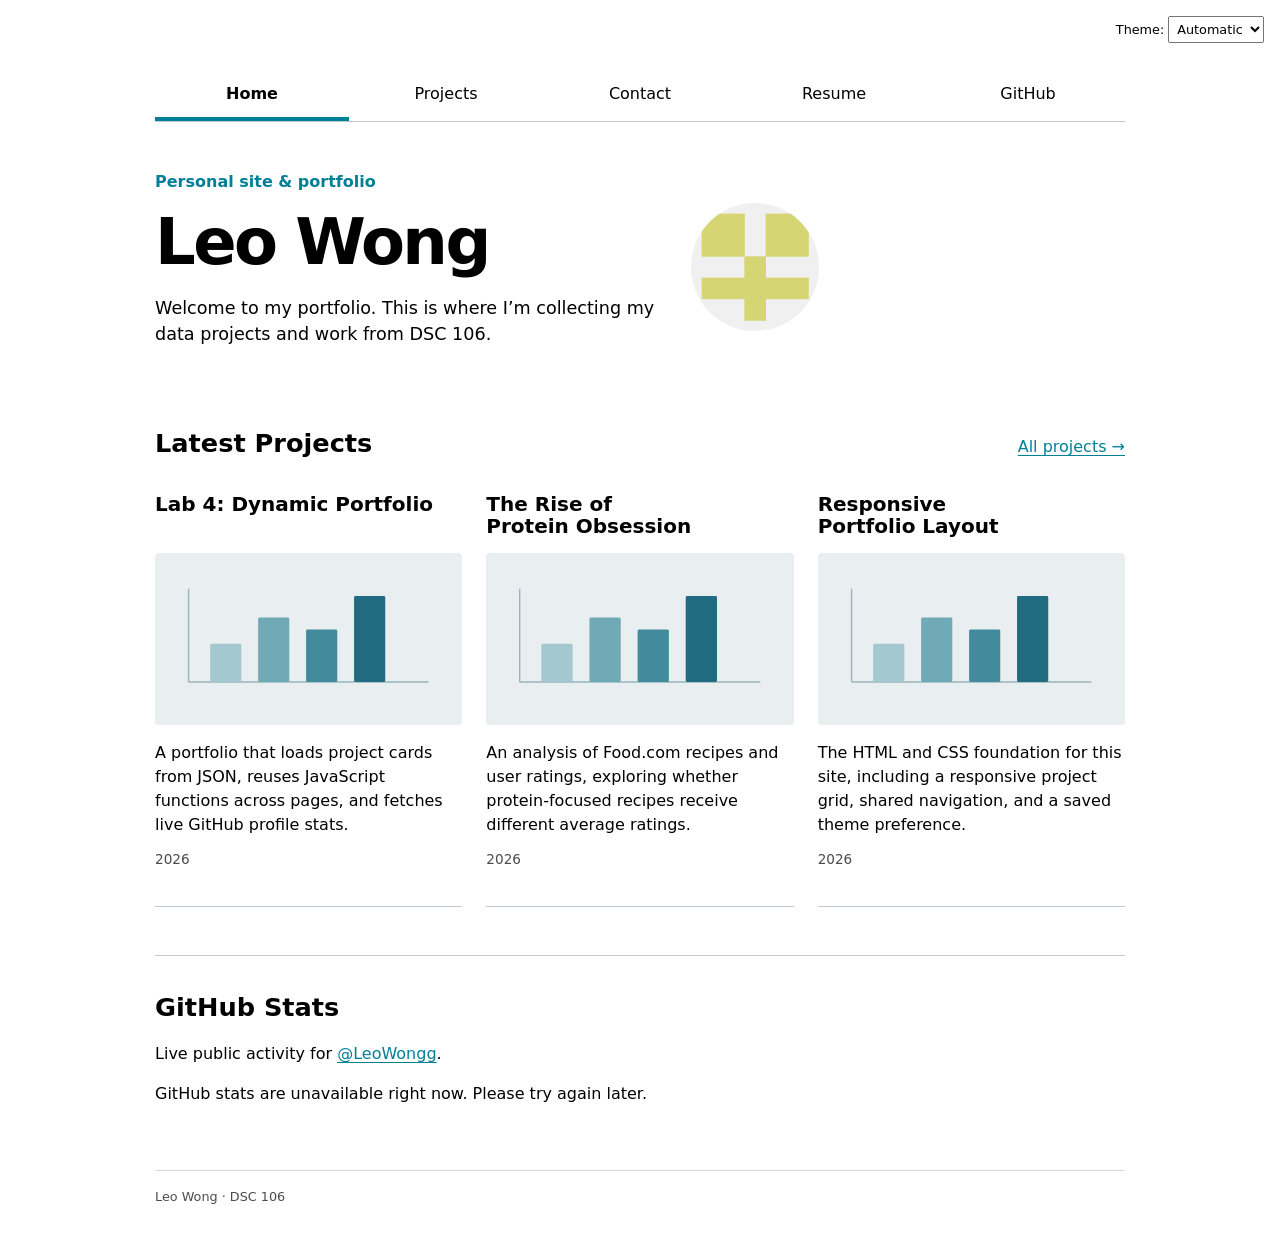
==== index.html @ d70ccd2c "Build Lab 4 portfolio with JSON projects and GitHub stats" ====
<!DOCTYPE html>
<html lang="en">
<head>
  <meta charset="UTF-8">
  <meta name="viewport" content="width=device-width, initial-scale=1.0">
  <meta name="description" content="Leo Wong's personal site and data visualization portfolio.">
  <title>Leo Wong: Personal site and portfolio</title>
  <link rel="stylesheet" href="style.css">
  <script src="global.js" type="module"></script>
  <script src="index.js" type="module"></script>
</head>
<body>
  <main>
    <header class="intro">
      <div>
        <p class="eyebrow">Personal site &amp; portfolio</p>
        <h1>Leo Wong</h1>
        <p class="intro-text">Welcome to my portfolio. This is where I’m collecting my data projects and work from DSC 106.</p>
      </div>
      <img class="profile-photo" src="images/profile.png" alt="LeoWongg's GitHub profile image" width="160" height="160">
    </header>
    <section aria-labelledby="latest-heading">
      <div class="section-heading">
        <h2 id="latest-heading">Latest Projects</h2>
        <a href="projects/">All projects →</a>
      </div>
      <div class="projects" aria-live="polite">Loading projects…</div>
    </section>
    <section class="github-section" aria-labelledby="github-heading">
      <h2 id="github-heading">GitHub Stats</h2>
      <p>Live public activity for <a href="https://github.com/LeoWongg">@LeoWongg</a>.</p>
      <div id="profile-stats" aria-live="polite">Loading GitHub stats…</div>
    </section>
    <noscript>Please enable JavaScript to load projects, GitHub stats, and navigation.</noscript>
  </main>
  <footer>Leo Wong · DSC 106</footer>
</body>
</html>
---- style.css ----
:root {
  color-scheme: light dark;
  --color-accent: oklch(53% 0.14 210);
  --border-color: oklch(50% 0.04 210 / 35%);
  accent-color: var(--color-accent);
  background: canvas;
  color: canvastext;
}

* {
  box-sizing: border-box;
}

body {
  max-width: 100ch;
  margin: 0 auto;
  padding: 4.5rem 1.5rem 1rem;
  font: 100%/1.5 system-ui, sans-serif;
}

a {
  color: var(--color-accent);
  text-underline-offset: 0.2em;
}

a:focus-visible, select:focus-visible {
  outline: 3px solid var(--color-accent);
  outline-offset: 4px;
}

nav {
  display: flex;
  margin-bottom: 3rem;
  border-bottom: 1px solid var(--border-color);
}

nav a {
  flex: 1;
  padding: 0.65rem 0.25rem;
  border-bottom: 0.25rem solid transparent;
  color: inherit;
  text-align: center;
  text-decoration: none;
}

nav a.current {
  border-bottom-color: var(--color-accent);
  font-weight: 600;
}

nav a:hover {
  border-bottom-color: var(--color-accent);
  background: color-mix(in oklch, var(--color-accent), canvas 90%);
}

.color-scheme {
  position: absolute;
  top: 1rem;
  right: 1rem;
  font-size: 80%;
}

select {
  font: inherit;
  padding: 0.3em;
}

h1, h2, h3, h4, h5, h6 {
  line-height: 1.1;
  text-wrap: balance;
}

h1 {
  font-size: clamp(2.5rem, 7vw, 4rem);
  margin: 0 0 1rem;
  letter-spacing: -0.04em;
}

h2 {
  font-size: 1.6rem;
}

main > section {
  margin-block: 3rem;
}

.intro {
  display: flex;
  align-items: center;
  gap: 2rem;
  margin-block: 1rem 4rem;
}

.intro-text {
  max-width: 45ch;
  font-size: 1.1rem;
}

.eyebrow {
  margin-block: 0 0.8rem;
  color: var(--color-accent);
  font-weight: 600;
}

.profile-photo {
  width: 8rem;
  height: 8rem;
  border-radius: 50%;
  flex-shrink: 0;
}

.section-heading {
  display: flex;
  justify-content: space-between;
  align-items: baseline;
  gap: 1rem;
  margin-bottom: 1.5rem;
}

.section-heading h2 {
  margin: 0;
}

.projects {
  display: grid;
  grid-template-columns: repeat(auto-fill, minmax(min(100%, 15em), 1fr));
  gap: 1rem 1.5rem;
}

.projects article {
  display: grid;
  grid-template-rows: subgrid;
  grid-row: span 3;
  padding-block: 0.6rem 1.5rem;
  border-bottom: 1px solid var(--border-color);
}

.projects h2, .projects h3 {
  font-size: 1.25rem;
  margin: 0;
}

.projects img {
  display: block;
  width: 100%;
  height: auto;
  aspect-ratio: 16 / 9;
  object-fit: cover;
  border-radius: 0.25rem;
}

.projects p {
  margin: 0 0 0.75rem;
}

.project-year {
  font-size: 0.85rem;
  font-variant-numeric: tabular-nums;
  opacity: 0.7;
}

.page-description {
  max-width: 65ch;
  margin-bottom: 2.5rem;
}

.github-section {
  border-top: 1px solid var(--border-color);
  padding-top: 1rem;
}

#profile-stats dl {
  display: grid;
  grid-template-columns: repeat(4, 1fr);
  gap: 0.5rem 1rem;
}

#profile-stats dt {
  grid-row: 1;
  font-size: 0.85rem;
  opacity: 0.75;
}

#profile-stats dd {
  grid-row: 2;
  margin: 0;
  font-size: 2rem;
  font-weight: 600;
}

.resume section {
  margin-block: 2.5rem;
}

.resume article {
  border-left: 3px solid var(--border-color);
  padding-left: 1.25rem;
  margin-block: 2rem;
}

footer {
  margin-top: 4rem;
  padding-block: 1rem;
  border-top: 1px solid var(--border-color);
  font-size: 0.8rem;
  opacity: 0.7;
}

@media (max-width: 500px) {
  body {
    padding-inline: 1rem;
  }

  nav {
    font-size: 0.85rem;
  }

  .intro {
    flex-direction: column-reverse;
    align-items: flex-start;
    gap: 1.5rem;
  }

  .section-heading {
    flex-wrap: wrap;
  }

  #profile-stats dl {
    grid-template-columns: repeat(2, 1fr);
  }

  #profile-stats dt:nth-of-type(n+3) {
    grid-row: 3;
    margin-top: 1rem;
  }

  #profile-stats dd:nth-of-type(n+3) {
    grid-row: 4;
  }
}
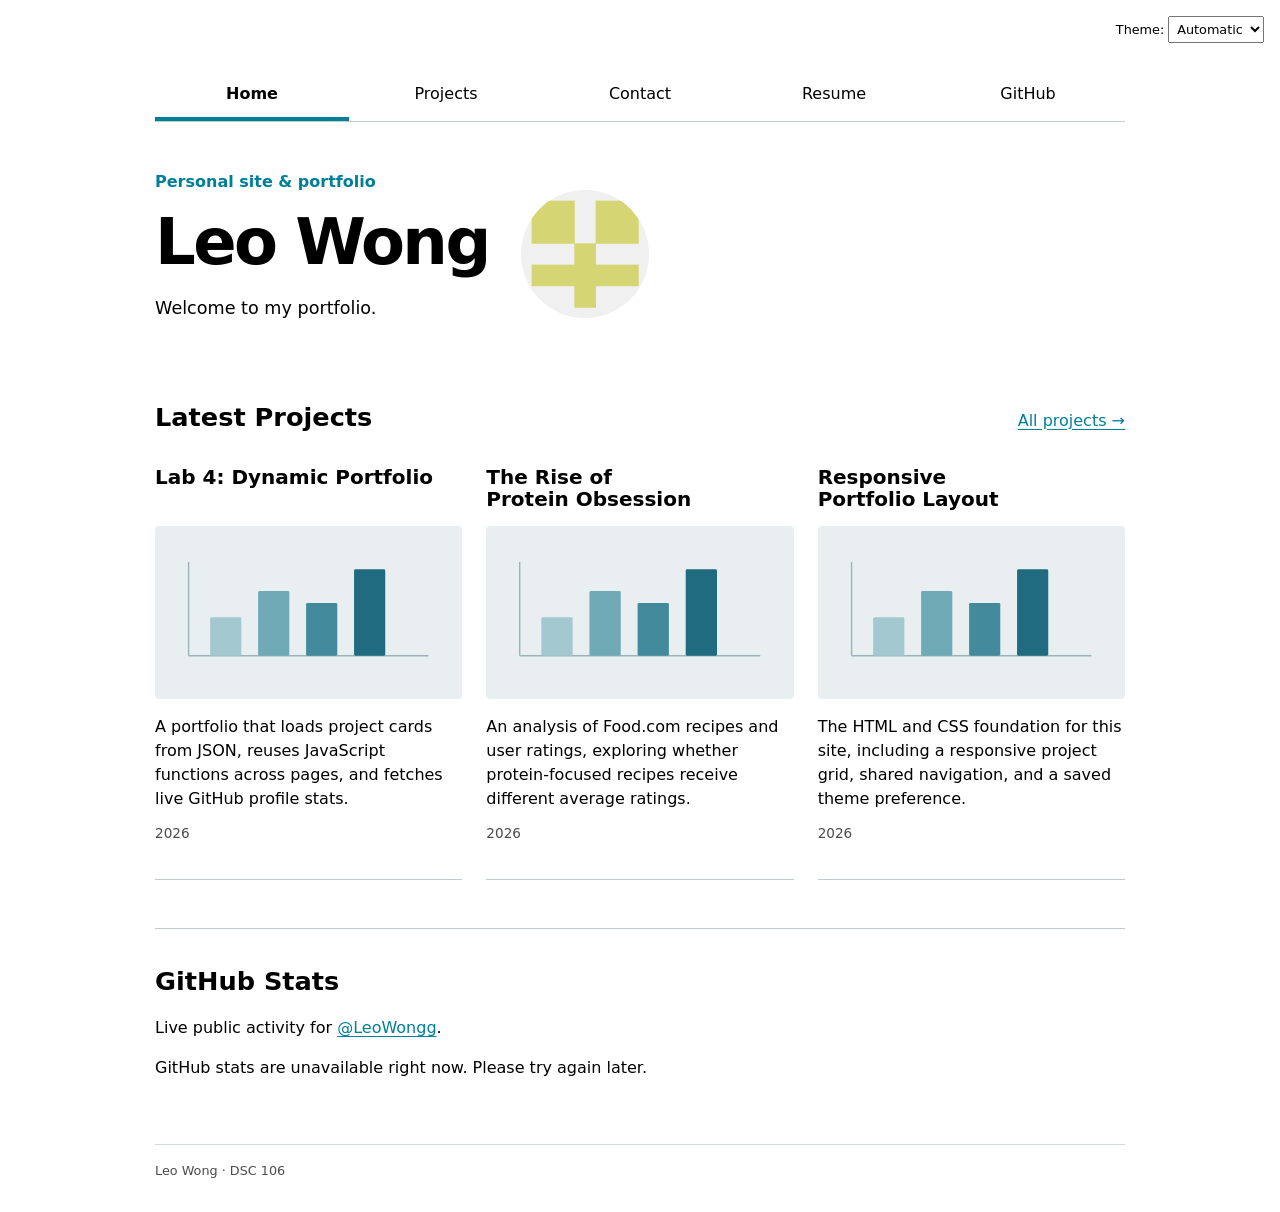
==== commit fd6b4a51: "Update homepage introduction" ====
--- a/index.html
+++ b/index.html
@@ -15,7 +15,7 @@
       <div>
         <p class="eyebrow">Personal site &amp; portfolio</p>
         <h1>Leo Wong</h1>
-        <p class="intro-text">Welcome to my portfolio. This is where I’m collecting my data projects and work from DSC 106.</p>
+        <p class="intro-text">Welcome to my portfolio.</p>
       </div>
       <img class="profile-photo" src="images/profile.png" alt="LeoWongg's GitHub profile image" width="160" height="160">
     </header>
